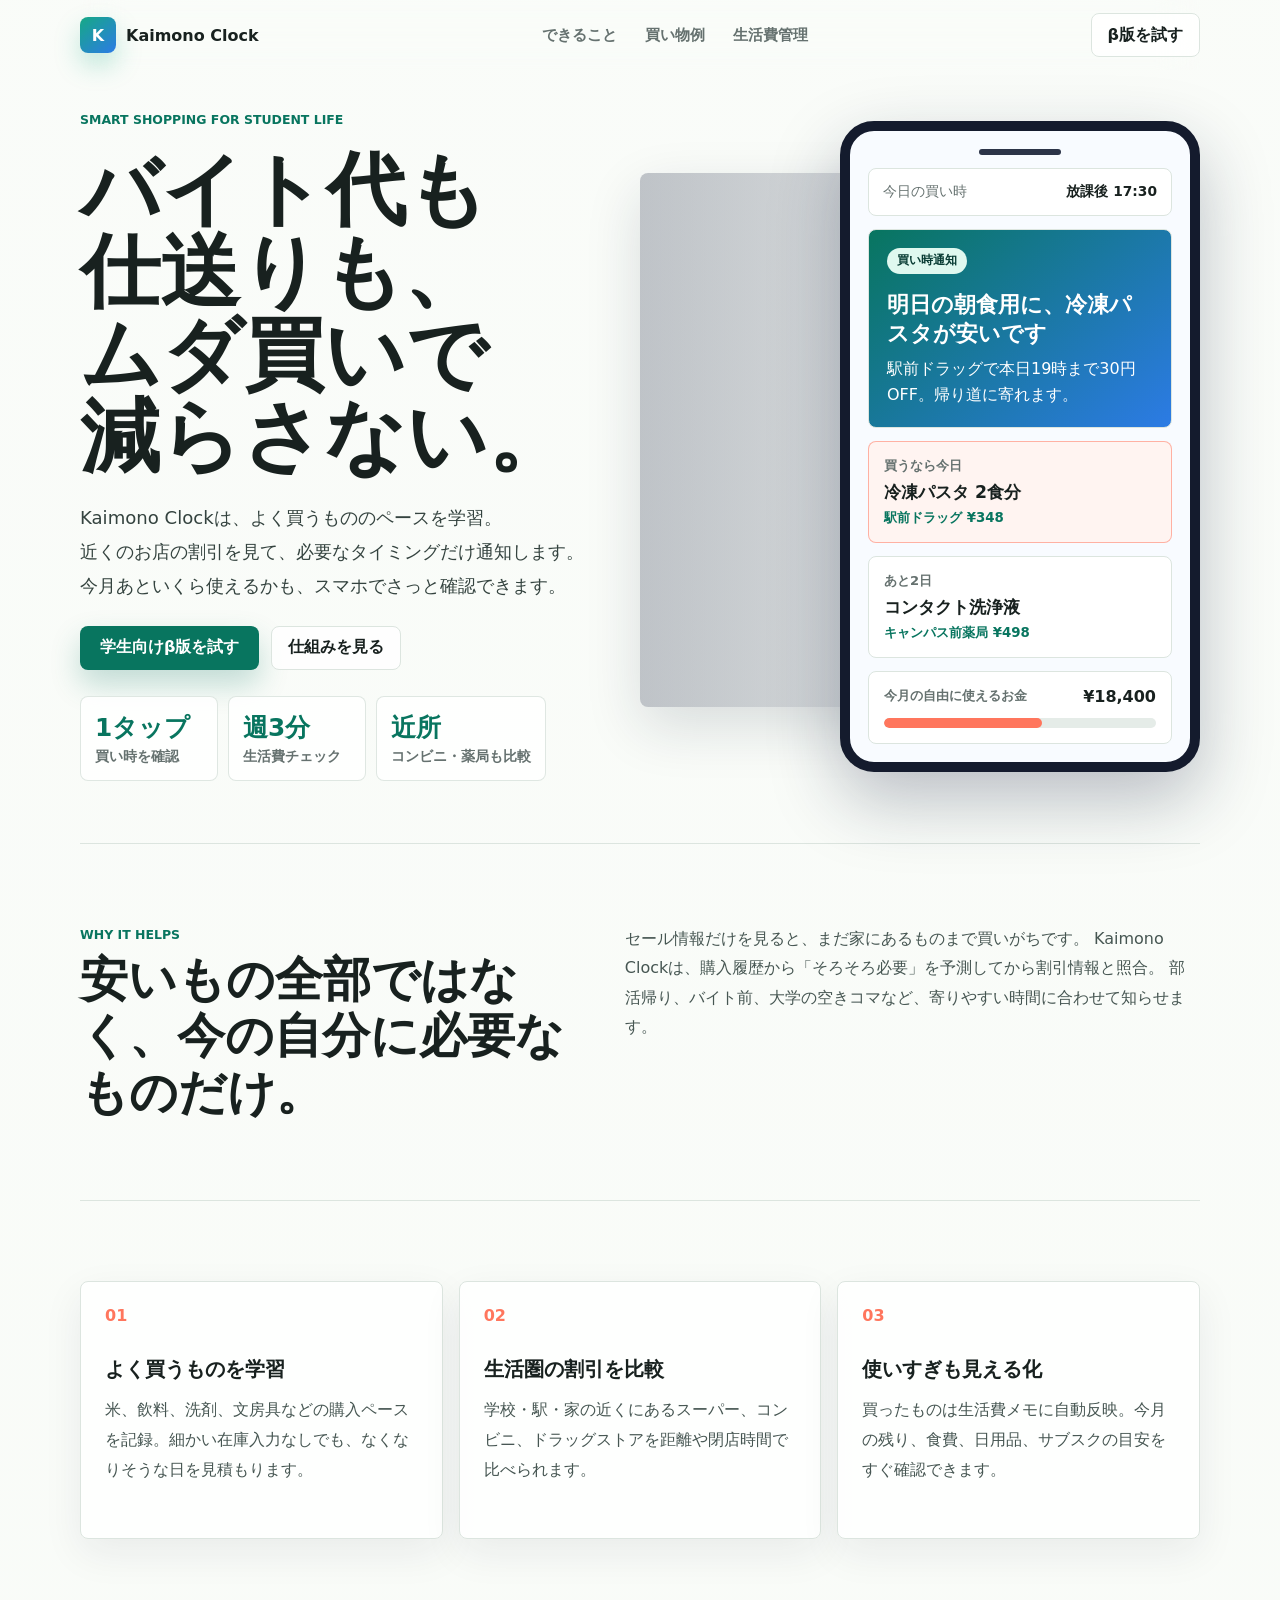
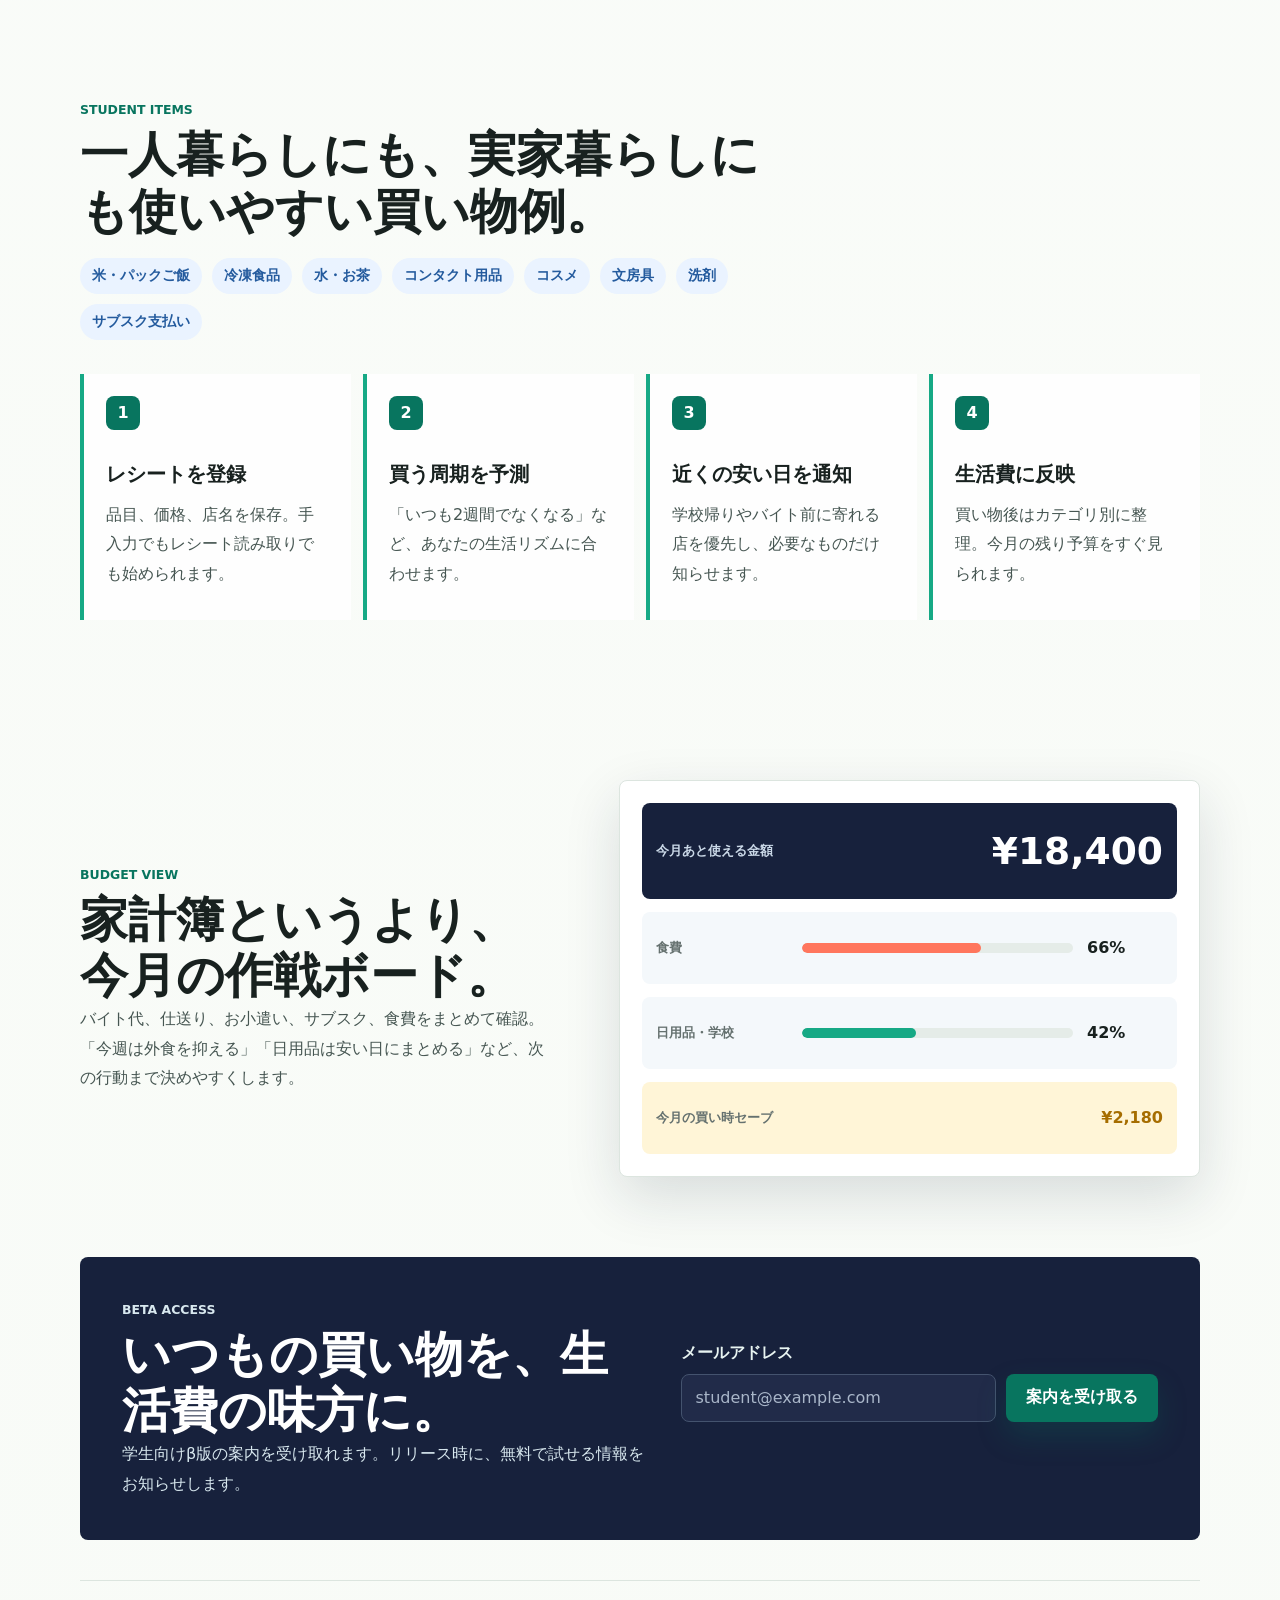
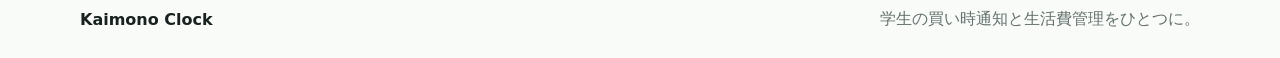
==== index.html @ 3dd4aefa "Add files via upload" ====
<!doctype html>
<html lang="ja">
  <head>
    <meta charset="utf-8" />
    <meta name="viewport" content="width=device-width, initial-scale=1" />
    <title>Kaimono Clock | 学生のための買い時通知アプリ</title>
    <meta
      name="description"
      content="バイト代や仕送りをムダ買いで減らさない。購入ペースと近くのお店の割引から、必要なものを安く買えるタイミングで知らせる学生向けアプリ。"
    />
    <style>
      :root {
        color-scheme: light;
        --ink: #18211f;
        --muted: #65716f;
        --paper: #f8fbf7;
        --surface: #ffffff;
        --line: #dce5df;
        --mint: #16a985;
        --mint-dark: #08755f;
        --sky: #2c7be5;
        --coral: #ff765d;
        --lemon: #f6c549;
        --navy: #17213c;
        --soft-mint: #e5f8f2;
        --soft-sky: #eaf3ff;
        --shadow: 0 20px 56px rgba(23, 33, 60, 0.14);
        font-family: "Segoe UI", "Noto Sans JP", system-ui, sans-serif;
      }

      * {
        box-sizing: border-box;
      }

      html {
        scroll-behavior: smooth;
      }

      body {
        margin: 0;
        color: var(--ink);
        background:
          linear-gradient(180deg, rgba(248, 251, 247, 0.78), rgba(248, 251, 247, 0.96)),
          url("https://images.unsplash.com/photo-1524995997946-a1c2e315a42f?auto=format&fit=crop&w=2000&q=78") center / cover fixed;
        overflow-x: hidden;
      }

      a {
        color: inherit;
        text-decoration: none;
      }

      button,
      input {
        font: inherit;
      }

      .site-header {
        position: sticky;
        top: 0;
        z-index: 10;
        width: min(1120px, calc(100% - 28px));
        min-height: 70px;
        margin: 0 auto;
        display: flex;
        align-items: center;
        justify-content: space-between;
        gap: 18px;
        backdrop-filter: blur(18px);
      }

      .brand,
      .nav-links,
      .hero-actions,
      .proof-list,
      .site-footer {
        display: flex;
        align-items: center;
      }

      .brand {
        gap: 10px;
        font-weight: 900;
      }

      .brand-mark {
        width: 36px;
        height: 36px;
        display: grid;
        place-items: center;
        border-radius: 8px;
        color: #fff;
        background: linear-gradient(140deg, var(--mint), var(--sky));
        box-shadow: 0 12px 26px rgba(22, 169, 133, 0.26);
      }

      .nav-links {
        gap: 28px;
        color: var(--muted);
        font-size: 0.94rem;
        font-weight: 800;
      }

      .header-cta,
      .primary-btn,
      .secondary-btn {
        min-height: 44px;
        display: inline-flex;
        align-items: center;
        justify-content: center;
        border-radius: 8px;
        font-weight: 900;
        white-space: nowrap;
      }

      .header-cta,
      .secondary-btn {
        border: 1px solid var(--line);
        background: rgba(255, 255, 255, 0.84);
        padding: 0 16px;
      }

      .primary-btn {
        border: 0;
        color: #fff;
        background: var(--mint-dark);
        padding: 0 20px;
        box-shadow: 0 14px 30px rgba(8, 117, 95, 0.24);
        cursor: pointer;
      }

      .primary-btn:hover {
        background: #075f50;
      }

      main {
        overflow: hidden;
      }

      .hero {
        width: min(1120px, calc(100% - 28px));
        margin: 0 auto;
        padding: 42px 0 62px;
        display: grid;
        grid-template-columns: minmax(0, 0.95fr) minmax(360px, 1.05fr);
        gap: 54px;
        align-items: center;
      }

      .hero-copy {
        min-width: 0;
        display: grid;
        gap: 22px;
      }

      .eyebrow,
      .section-kicker {
        margin: 0;
        color: var(--mint-dark);
        font-size: 0.78rem;
        font-weight: 900;
        letter-spacing: 0;
        text-transform: uppercase;
      }

      h1,
      h2,
      h3,
      p {
        margin-top: 0;
      }

      h1 {
        margin-bottom: 0;
        font-size: 5rem;
        line-height: 1.03;
        letter-spacing: 0;
      }

      h1 span {
        display: block;
      }

      .lead {
        max-width: 620px;
        margin-bottom: 0;
        color: #34433f;
        font-size: 1.13rem;
        line-height: 1.9;
        overflow-wrap: anywhere;
      }

      .lead span {
        display: block;
      }

      .hero-actions {
        gap: 12px;
        flex-wrap: wrap;
      }

      .proof-list {
        align-items: stretch;
        gap: 10px;
        margin: 4px 0 0;
        padding: 0;
      }

      .proof-list div {
        min-width: 138px;
        padding: 14px;
        border: 1px solid rgba(220, 229, 223, 0.9);
        border-radius: 8px;
        background: rgba(255, 255, 255, 0.84);
      }

      .proof-list dt {
        color: var(--mint-dark);
        font-size: 1.55rem;
        font-weight: 900;
      }

      .proof-list dd {
        margin: 4px 0 0;
        color: var(--muted);
        font-size: 0.86rem;
        font-weight: 800;
      }

      .hero-visual {
        min-height: 560px;
        position: relative;
        display: grid;
        place-items: center;
      }

      .student-photo {
        position: absolute;
        inset: 8% 9% 10% 0;
        border-radius: 8px;
        background:
          linear-gradient(90deg, rgba(23, 33, 60, 0.26), rgba(23, 33, 60, 0.04)),
          url("https://images.unsplash.com/photo-1523240795612-9a054b0db644?auto=format&fit=crop&w=1200&q=76") center / cover;
        box-shadow: var(--shadow);
      }

      .phone-frame {
        width: min(360px, 84vw);
        min-height: 536px;
        margin-left: auto;
        padding: 18px;
        border: 10px solid #141b2d;
        border-radius: 34px;
        background: #f8fbff;
        box-shadow: 0 28px 70px rgba(23, 33, 60, 0.28);
        position: relative;
        display: grid;
        gap: 13px;
        align-content: start;
      }

      .phone-frame::before {
        content: "";
        width: 82px;
        height: 6px;
        border-radius: 999px;
        background: #2c3448;
        justify-self: center;
      }

      .phone-top,
      .alert-card,
      .item-card,
      .budget-strip,
      .dashboard-mock,
      .feature-card {
        border-radius: 8px;
        background: var(--surface);
        border: 1px solid var(--line);
      }

      .phone-top {
        padding: 14px;
        display: flex;
        justify-content: space-between;
        color: var(--muted);
        font-size: 0.86rem;
      }

      .phone-top strong {
        color: var(--ink);
      }

      .alert-card {
        padding: 18px;
        color: #fff;
        background: linear-gradient(140deg, var(--mint-dark), var(--sky));
      }

      .alert-label {
        display: inline-flex;
        min-height: 26px;
        align-items: center;
        border-radius: 999px;
        padding: 0 10px;
        color: #083b33;
        background: #dff8ef;
        font-size: 0.78rem;
        font-weight: 900;
      }

      .alert-card h2 {
        margin: 16px 0 8px;
        font-size: 1.35rem;
        line-height: 1.35;
        letter-spacing: 0;
      }

      .alert-card p {
        margin-bottom: 0;
        line-height: 1.65;
      }

      .item-card {
        padding: 15px;
        display: grid;
        gap: 5px;
      }

      .item-card.active {
        border-color: rgba(255, 118, 93, 0.52);
        background: #fff4f1;
      }

      .item-card span,
      .budget-strip span,
      .dashboard-row span {
        color: var(--muted);
        font-size: 0.82rem;
        font-weight: 850;
      }

      .item-card strong {
        font-size: 1.08rem;
      }

      .item-card small {
        color: var(--mint-dark);
        font-weight: 900;
      }

      .budget-strip {
        padding: 15px;
        display: grid;
        gap: 12px;
      }

      .budget-strip > div:first-child {
        display: flex;
        justify-content: space-between;
        gap: 12px;
      }

      .budget-bar,
      .mini-bar {
        height: 10px;
        overflow: hidden;
        border-radius: 999px;
        background: #e5ece8;
      }

      .budget-bar span,
      .mini-bar span {
        display: block;
        height: 100%;
        border-radius: inherit;
      }

      .budget-bar span {
        width: 58%;
        background: var(--coral);
      }

      .section {
        width: min(1120px, calc(100% - 28px));
        margin: 0 auto;
        padding: 80px 0;
      }

      .intro-band {
        display: grid;
        grid-template-columns: minmax(0, 0.85fr) minmax(300px, 1fr);
        gap: 56px;
        align-items: start;
        border-top: 1px solid var(--line);
        border-bottom: 1px solid var(--line);
      }

      .intro-band h2,
      .section-heading h2,
      .budget-copy h2,
      .cta-section h2 {
        margin: 8px 0 0;
        font-size: 3rem;
        line-height: 1.18;
        letter-spacing: 0;
      }

      .intro-band p,
      .budget-copy p,
      .cta-section p,
      .feature-card p,
      .timeline-step p {
        margin-bottom: 0;
        color: #465652;
        line-height: 1.85;
      }

      .feature-grid {
        display: grid;
        grid-template-columns: repeat(3, minmax(0, 1fr));
        gap: 16px;
      }

      .feature-card {
        min-height: 258px;
        padding: 24px;
        background: rgba(255, 255, 255, 0.9);
        box-shadow: 0 14px 40px rgba(23, 33, 60, 0.07);
      }

      .feature-number {
        color: var(--coral);
        font-weight: 900;
      }

      .feature-card h3,
      .timeline-step h3 {
        margin: 30px 0 12px;
        font-size: 1.28rem;
        letter-spacing: 0;
      }

      .items-strip {
        display: flex;
        flex-wrap: wrap;
        gap: 10px;
        margin-top: 18px;
      }

      .items-strip span {
        display: inline-flex;
        align-items: center;
        min-height: 36px;
        padding: 0 12px;
        border-radius: 999px;
        background: var(--soft-sky);
        color: #245b9e;
        font-size: 0.9rem;
        font-weight: 850;
      }

      .flow-section {
        display: grid;
        gap: 34px;
      }

      .section-heading {
        max-width: 720px;
      }

      .timeline {
        display: grid;
        grid-template-columns: repeat(4, minmax(0, 1fr));
        gap: 12px;
      }

      .timeline-step {
        min-height: 246px;
        padding: 22px;
        border-left: 4px solid var(--mint);
        background: rgba(255, 255, 255, 0.86);
      }

      .timeline-step span {
        width: 34px;
        height: 34px;
        display: grid;
        place-items: center;
        border-radius: 8px;
        color: #fff;
        background: var(--mint-dark);
        font-weight: 900;
      }

      .budget-section {
        display: grid;
        grid-template-columns: minmax(0, 0.9fr) minmax(360px, 1.1fr);
        gap: 64px;
        align-items: center;
      }

      .budget-copy {
        max-width: 560px;
        min-width: 0;
      }

      .dashboard-mock {
        padding: 22px;
        display: grid;
        gap: 13px;
        box-shadow: var(--shadow);
      }

      .dashboard-row {
        min-height: 72px;
        display: grid;
        grid-template-columns: 132px 1fr 76px;
        gap: 14px;
        align-items: center;
        padding: 0 14px;
        border-radius: 8px;
        background: #f4f8fb;
      }

      .dashboard-row.total,
      .dashboard-row.saving {
        grid-template-columns: 1fr auto;
      }

      .dashboard-row.total {
        min-height: 96px;
        color: #fff;
        background: var(--navy);
      }

      .dashboard-row.total span {
        color: #cbd9e8;
      }

      .dashboard-row.total strong {
        font-size: 2.35rem;
      }

      .dashboard-row.saving {
        background: #fff5d7;
      }

      .dashboard-row.saving strong {
        color: #a66d00;
      }

      .mini-bar span {
        background: var(--sky);
      }

      .mini-bar.food span {
        background: var(--coral);
      }

      .mini-bar.life span {
        background: var(--mint);
      }

      .cta-section {
        margin-bottom: 40px;
        padding: 42px;
        display: grid;
        grid-template-columns: minmax(0, 1fr) minmax(340px, 0.9fr);
        gap: 28px;
        align-items: center;
        border-radius: 8px;
        color: #fff;
        background: var(--navy);
      }

      .cta-section .section-kicker,
      .cta-section p {
        color: #d8e8ef;
      }

      .signup-form {
        display: grid;
        gap: 10px;
      }

      .signup-form label {
        color: #e8f4f1;
        font-weight: 900;
      }

      .signup-form div {
        display: grid;
        grid-template-columns: 1fr auto;
        gap: 10px;
      }

      .signup-form input {
        min-height: 48px;
        width: 100%;
        border: 1px solid #44536e;
        border-radius: 8px;
        background: #212b49;
        color: #fff;
        padding: 0 14px;
        outline: none;
      }

      .signup-form input::placeholder {
        color: #a9b6c9;
      }

      .form-note {
        min-height: 22px;
        margin: 0;
        color: #bcebdc;
        font-size: 0.9rem;
        font-weight: 800;
      }

      .site-footer {
        width: min(1120px, calc(100% - 28px));
        min-height: 78px;
        margin: 0 auto;
        justify-content: space-between;
        gap: 20px;
        color: var(--muted);
        border-top: 1px solid var(--line);
      }

      .site-footer span:first-child {
        color: var(--ink);
        font-weight: 900;
      }

      @media (max-width: 940px) {
        .site-header {
          min-height: 64px;
        }

        .nav-links {
          display: none;
        }

        .hero,
        .intro-band,
        .budget-section,
        .cta-section {
          grid-template-columns: 1fr;
        }

        h1 {
          font-size: 4rem;
        }

        .intro-band h2,
        .section-heading h2,
        .budget-copy h2,
        .cta-section h2 {
          font-size: 2.5rem;
        }

        .hero-visual {
          min-height: 540px;
        }

        .student-photo {
          inset: 2% 0 14% 0;
        }

        .feature-grid,
        .timeline {
          grid-template-columns: repeat(2, minmax(0, 1fr));
        }
      }

      @media (max-width: 640px) {
        .site-header,
        .hero,
        .section,
        .site-footer {
          width: auto;
          margin-left: 11px;
          margin-right: 11px;
        }

        .brand span:last-child,
        .header-cta {
          display: none;
        }

        .hero {
          padding: 28px 0 58px;
        }

        h1 {
          font-size: 2.34rem;
          line-height: 1.12;
        }

        .intro-band h2,
        .section-heading h2,
        .budget-copy h2,
        .cta-section h2 {
          font-size: 2rem;
        }

        .lead {
          font-size: 1.02rem;
          max-width: 332px;
        }

        .hero-copy {
          max-width: 340px;
        }

        .hero-actions,
        .proof-list,
        .signup-form div,
        .site-footer {
          align-items: stretch;
          flex-direction: column;
        }

        .hero-actions > *,
        .signup-form button {
          width: 100%;
        }

        .proof-list {
          display: grid;
          grid-template-columns: 1fr;
        }

        .hero-visual {
          min-height: 508px;
        }

        .phone-frame {
          min-height: 526px;
          padding: 14px;
          border-width: 8px;
        }

        .feature-grid,
        .timeline {
          grid-template-columns: 1fr;
        }

        .section {
          padding: 62px 0;
        }

        .dashboard-row {
          grid-template-columns: 1fr;
          gap: 8px;
          padding: 14px;
        }

        .cta-section {
          width: auto;
          padding: 24px;
        }
      }
    </style>
  </head>
  <body>
    <header class="site-header">
      <a class="brand" href="#top" aria-label="Kaimono Clock トップへ">
        <span class="brand-mark">K</span>
        <span>Kaimono Clock</span>
      </a>
      <nav class="nav-links" aria-label="主要ナビゲーション">
        <a href="#features">できること</a>
        <a href="#items">買い物例</a>
        <a href="#budget">生活費管理</a>
      </nav>
      <a class="header-cta" href="#waitlist">β版を試す</a>
    </header>

    <main id="top">
      <section class="hero">
        <div class="hero-copy">
          <p class="eyebrow">Smart shopping for student life</p>
          <h1>
            <span>バイト代も</span>
            <span>仕送りも、</span>
            <span>ムダ買いで</span>
            <span>減らさない。</span>
          </h1>
          <p class="lead">
            <span>Kaimono Clockは、よく買うもののペースを学習。</span>
            <span>近くのお店の割引を見て、必要なタイミングだけ通知します。</span>
            <span>今月あといくら使えるかも、スマホでさっと確認できます。</span>
          </p>
          <div class="hero-actions">
            <a class="primary-btn" href="#waitlist">学生向けβ版を試す</a>
            <a class="secondary-btn" href="#features">仕組みを見る</a>
          </div>
          <dl class="proof-list" aria-label="主なメリット">
            <div>
              <dt>1タップ</dt>
              <dd>買い時を確認</dd>
            </div>
            <div>
              <dt>週3分</dt>
              <dd>生活費チェック</dd>
            </div>
            <div>
              <dt>近所</dt>
              <dd>コンビニ・薬局も比較</dd>
            </div>
          </dl>
        </div>

        <div class="hero-visual" aria-label="アプリ画面イメージ">
          <div class="student-photo"></div>
          <div class="phone-frame">
            <div class="phone-top">
              <span>今日の買い時</span>
              <strong>放課後 17:30</strong>
            </div>
            <div class="alert-card">
              <span class="alert-label">買い時通知</span>
              <h2>明日の朝食用に、冷凍パスタが安いです</h2>
              <p>駅前ドラッグで本日19時まで30円OFF。帰り道に寄れます。</p>
            </div>
            <div class="item-card active">
              <span>買うなら今日</span>
              <strong>冷凍パスタ 2食分</strong>
              <small>駅前ドラッグ ¥348</small>
            </div>
            <div class="item-card">
              <span>あと2日</span>
              <strong>コンタクト洗浄液</strong>
              <small>キャンパス前薬局 ¥498</small>
            </div>
            <div class="budget-strip">
              <div>
                <span>今月の自由に使えるお金</span>
                <strong>¥18,400</strong>
              </div>
              <div class="budget-bar" aria-hidden="true"><span></span></div>
            </div>
          </div>
        </div>
      </section>

      <section class="section intro-band" aria-label="課題と解決">
        <div>
          <span class="section-kicker">Why it helps</span>
          <h2>安いもの全部ではなく、今の自分に必要なものだけ。</h2>
        </div>
        <p>
          セール情報だけを見ると、まだ家にあるものまで買いがちです。
          Kaimono Clockは、購入履歴から「そろそろ必要」を予測してから割引情報と照合。
          部活帰り、バイト前、大学の空きコマなど、寄りやすい時間に合わせて知らせます。
        </p>
      </section>

      <section id="features" class="section feature-grid">
        <article class="feature-card">
          <span class="feature-number">01</span>
          <h3>よく買うものを学習</h3>
          <p>米、飲料、洗剤、文房具などの購入ペースを記録。細かい在庫入力なしでも、なくなりそうな日を見積もります。</p>
        </article>
        <article class="feature-card">
          <span class="feature-number">02</span>
          <h3>生活圏の割引を比較</h3>
          <p>学校・駅・家の近くにあるスーパー、コンビニ、ドラッグストアを距離や閉店時間で比べられます。</p>
        </article>
        <article class="feature-card">
          <span class="feature-number">03</span>
          <h3>使いすぎも見える化</h3>
          <p>買ったものは生活費メモに自動反映。今月の残り、食費、日用品、サブスクの目安をすぐ確認できます。</p>
        </article>
      </section>

      <section id="items" class="section flow-section">
        <div class="section-heading">
          <span class="section-kicker">Student items</span>
          <h2>一人暮らしにも、実家暮らしにも使いやすい買い物例。</h2>
          <div class="items-strip" aria-label="対象商品の例">
            <span>米・パックご飯</span>
            <span>冷凍食品</span>
            <span>水・お茶</span>
            <span>コンタクト用品</span>
            <span>コスメ</span>
            <span>文房具</span>
            <span>洗剤</span>
            <span>サブスク支払い</span>
          </div>
        </div>
        <div class="timeline">
          <div class="timeline-step">
            <span>1</span>
            <h3>レシートを登録</h3>
            <p>品目、価格、店名を保存。手入力でもレシート読み取りでも始められます。</p>
          </div>
          <div class="timeline-step">
            <span>2</span>
            <h3>買う周期を予測</h3>
            <p>「いつも2週間でなくなる」など、あなたの生活リズムに合わせます。</p>
          </div>
          <div class="timeline-step">
            <span>3</span>
            <h3>近くの安い日を通知</h3>
            <p>学校帰りやバイト前に寄れる店を優先し、必要なものだけ知らせます。</p>
          </div>
          <div class="timeline-step">
            <span>4</span>
            <h3>生活費に反映</h3>
            <p>買い物後はカテゴリ別に整理。今月の残り予算をすぐ見られます。</p>
          </div>
        </div>
      </section>

      <section id="budget" class="section budget-section">
        <div class="budget-copy">
          <span class="section-kicker">Budget view</span>
          <h2>家計簿というより、今月の作戦ボード。</h2>
          <p>
            バイト代、仕送り、お小遣い、サブスク、食費をまとめて確認。
            「今週は外食を抑える」「日用品は安い日にまとめる」など、次の行動まで決めやすくします。
          </p>
        </div>
        <div class="dashboard-mock">
          <div class="dashboard-row total">
            <span>今月あと使える金額</span>
            <strong>¥18,400</strong>
          </div>
          <div class="dashboard-row">
            <span>食費</span>
            <div class="mini-bar food"><span style="width: 66%"></span></div>
            <strong>66%</strong>
          </div>
          <div class="dashboard-row">
            <span>日用品・学校</span>
            <div class="mini-bar life"><span style="width: 42%"></span></div>
            <strong>42%</strong>
          </div>
          <div class="dashboard-row saving">
            <span>今月の買い時セーブ</span>
            <strong>¥2,180</strong>
          </div>
        </div>
      </section>

      <section id="waitlist" class="section cta-section">
        <div>
          <span class="section-kicker">Beta access</span>
          <h2>いつもの買い物を、生活費の味方に。</h2>
          <p>学生向けβ版の案内を受け取れます。リリース時に、無料で試せる情報をお知らせします。</p>
        </div>
        <form class="signup-form" id="signupForm">
          <label for="email">メールアドレス</label>
          <div>
            <input id="email" type="email" placeholder="student@example.com" autocomplete="email" />
            <button class="primary-btn" type="submit">案内を受け取る</button>
          </div>
          <p class="form-note" id="formNote" aria-live="polite"></p>
        </form>
      </section>
    </main>

    <footer class="site-footer">
      <span>Kaimono Clock</span>
      <span>学生の買い時通知と生活費管理をひとつに。</span>
    </footer>

    <script>
      document.querySelector("#signupForm").addEventListener("submit", (event) => {
        event.preventDefault();
        const input = event.currentTarget.querySelector("input");
        const note = document.querySelector("#formNote");
        input.value = "";
        input.placeholder = "登録ありがとうございます";
        note.textContent = "β版の案内リストに追加しました。";
      });
    </script>
  </body>
</html>
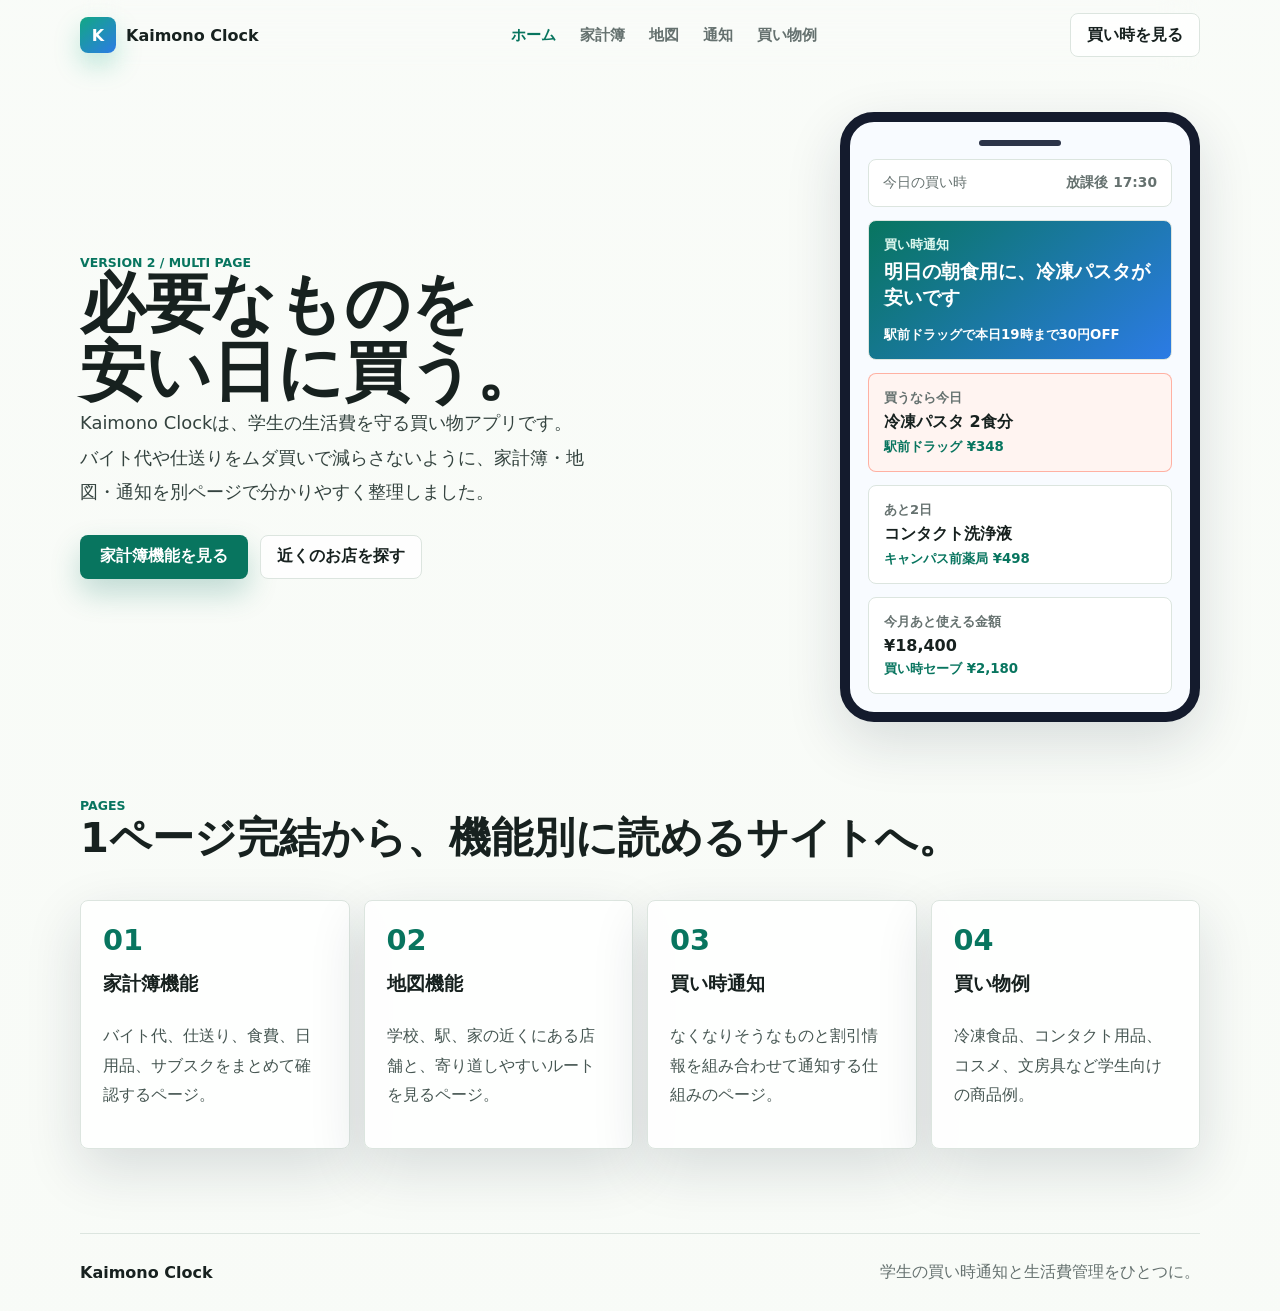
==== commit 87499304: "Add redirect entrypoint for ver-2 Pages" ====
--- a/index.html
+++ b/index.html
@@ -1,982 +1,13 @@
-<!doctype html>
-<html lang="ja">
-  <head>
-    <meta charset="utf-8" />
-    <meta name="viewport" content="width=device-width, initial-scale=1" />
-    <title>Kaimono Clock | 学生のための買い時通知アプリ</title>
-    <meta
-      name="description"
-      content="バイト代や仕送りをムダ買いで減らさない。購入ペースと近くのお店の割引から、必要なものを安く買えるタイミングで知らせる学生向けアプリ。"
-    />
-    <style>
-      :root {
-        color-scheme: light;
-        --ink: #18211f;
-        --muted: #65716f;
-        --paper: #f8fbf7;
-        --surface: #ffffff;
-        --line: #dce5df;
-        --mint: #16a985;
-        --mint-dark: #08755f;
-        --sky: #2c7be5;
-        --coral: #ff765d;
-        --lemon: #f6c549;
-        --navy: #17213c;
-        --soft-mint: #e5f8f2;
-        --soft-sky: #eaf3ff;
-        --shadow: 0 20px 56px rgba(23, 33, 60, 0.14);
-        font-family: "Segoe UI", "Noto Sans JP", system-ui, sans-serif;
-      }
-
-      * {
-        box-sizing: border-box;
-      }
-
-      html {
-        scroll-behavior: smooth;
-      }
-
-      body {
-        margin: 0;
-        color: var(--ink);
-        background:
-          linear-gradient(180deg, rgba(248, 251, 247, 0.78), rgba(248, 251, 247, 0.96)),
-          url("https://images.unsplash.com/photo-1524995997946-a1c2e315a42f?auto=format&fit=crop&w=2000&q=78") center / cover fixed;
-        overflow-x: hidden;
-      }
-
-      a {
-        color: inherit;
-        text-decoration: none;
-      }
-
-      button,
-      input {
-        font: inherit;
-      }
-
-      .site-header {
-        position: sticky;
-        top: 0;
-        z-index: 10;
-        width: min(1120px, calc(100% - 28px));
-        min-height: 70px;
-        margin: 0 auto;
-        display: flex;
-        align-items: center;
-        justify-content: space-between;
-        gap: 18px;
-        backdrop-filter: blur(18px);
-      }
-
-      .brand,
-      .nav-links,
-      .hero-actions,
-      .proof-list,
-      .site-footer {
-        display: flex;
-        align-items: center;
-      }
-
-      .brand {
-        gap: 10px;
-        font-weight: 900;
-      }
-
-      .brand-mark {
-        width: 36px;
-        height: 36px;
-        display: grid;
-        place-items: center;
-        border-radius: 8px;
-        color: #fff;
-        background: linear-gradient(140deg, var(--mint), var(--sky));
-        box-shadow: 0 12px 26px rgba(22, 169, 133, 0.26);
-      }
-
-      .nav-links {
-        gap: 28px;
-        color: var(--muted);
-        font-size: 0.94rem;
-        font-weight: 800;
-      }
-
-      .header-cta,
-      .primary-btn,
-      .secondary-btn {
-        min-height: 44px;
-        display: inline-flex;
-        align-items: center;
-        justify-content: center;
-        border-radius: 8px;
-        font-weight: 900;
-        white-space: nowrap;
-      }
-
-      .header-cta,
-      .secondary-btn {
-        border: 1px solid var(--line);
-        background: rgba(255, 255, 255, 0.84);
-        padding: 0 16px;
-      }
-
-      .primary-btn {
-        border: 0;
-        color: #fff;
-        background: var(--mint-dark);
-        padding: 0 20px;
-        box-shadow: 0 14px 30px rgba(8, 117, 95, 0.24);
-        cursor: pointer;
-      }
-
-      .primary-btn:hover {
-        background: #075f50;
-      }
-
-      main {
-        overflow: hidden;
-      }
-
-      .hero {
-        width: min(1120px, calc(100% - 28px));
-        margin: 0 auto;
-        padding: 42px 0 62px;
-        display: grid;
-        grid-template-columns: minmax(0, 0.95fr) minmax(360px, 1.05fr);
-        gap: 54px;
-        align-items: center;
-      }
-
-      .hero-copy {
-        min-width: 0;
-        display: grid;
-        gap: 22px;
-      }
-
-      .eyebrow,
-      .section-kicker {
-        margin: 0;
-        color: var(--mint-dark);
-        font-size: 0.78rem;
-        font-weight: 900;
-        letter-spacing: 0;
-        text-transform: uppercase;
-      }
-
-      h1,
-      h2,
-      h3,
-      p {
-        margin-top: 0;
-      }
-
-      h1 {
-        margin-bottom: 0;
-        font-size: 5rem;
-        line-height: 1.03;
-        letter-spacing: 0;
-      }
-
-      h1 span {
-        display: block;
-      }
-
-      .lead {
-        max-width: 620px;
-        margin-bottom: 0;
-        color: #34433f;
-        font-size: 1.13rem;
-        line-height: 1.9;
-        overflow-wrap: anywhere;
-      }
-
-      .lead span {
-        display: block;
-      }
-
-      .hero-actions {
-        gap: 12px;
-        flex-wrap: wrap;
-      }
-
-      .proof-list {
-        align-items: stretch;
-        gap: 10px;
-        margin: 4px 0 0;
-        padding: 0;
-      }
-
-      .proof-list div {
-        min-width: 138px;
-        padding: 14px;
-        border: 1px solid rgba(220, 229, 223, 0.9);
-        border-radius: 8px;
-        background: rgba(255, 255, 255, 0.84);
-      }
-
-      .proof-list dt {
-        color: var(--mint-dark);
-        font-size: 1.55rem;
-        font-weight: 900;
-      }
-
-      .proof-list dd {
-        margin: 4px 0 0;
-        color: var(--muted);
-        font-size: 0.86rem;
-        font-weight: 800;
-      }
-
-      .hero-visual {
-        min-height: 560px;
-        position: relative;
-        display: grid;
-        place-items: center;
-      }
-
-      .student-photo {
-        position: absolute;
-        inset: 8% 9% 10% 0;
-        border-radius: 8px;
-        background:
-          linear-gradient(90deg, rgba(23, 33, 60, 0.26), rgba(23, 33, 60, 0.04)),
-          url("https://images.unsplash.com/photo-1523240795612-9a054b0db644?auto=format&fit=crop&w=1200&q=76") center / cover;
-        box-shadow: var(--shadow);
-      }
-
-      .phone-frame {
-        width: min(360px, 84vw);
-        min-height: 536px;
-        margin-left: auto;
-        padding: 18px;
-        border: 10px solid #141b2d;
-        border-radius: 34px;
-        background: #f8fbff;
-        box-shadow: 0 28px 70px rgba(23, 33, 60, 0.28);
-        position: relative;
-        display: grid;
-        gap: 13px;
-        align-content: start;
-      }
-
-      .phone-frame::before {
-        content: "";
-        width: 82px;
-        height: 6px;
-        border-radius: 999px;
-        background: #2c3448;
-        justify-self: center;
-      }
-
-      .phone-top,
-      .alert-card,
-      .item-card,
-      .budget-strip,
-      .dashboard-mock,
-      .feature-card {
-        border-radius: 8px;
-        background: var(--surface);
-        border: 1px solid var(--line);
-      }
-
-      .phone-top {
-        padding: 14px;
-        display: flex;
-        justify-content: space-between;
-        color: var(--muted);
-        font-size: 0.86rem;
-      }
-
-      .phone-top strong {
-        color: var(--ink);
-      }
-
-      .alert-card {
-        padding: 18px;
-        color: #fff;
-        background: linear-gradient(140deg, var(--mint-dark), var(--sky));
-      }
-
-      .alert-label {
-        display: inline-flex;
-        min-height: 26px;
-        align-items: center;
-        border-radius: 999px;
-        padding: 0 10px;
-        color: #083b33;
-        background: #dff8ef;
-        font-size: 0.78rem;
-        font-weight: 900;
-      }
-
-      .alert-card h2 {
-        margin: 16px 0 8px;
-        font-size: 1.35rem;
-        line-height: 1.35;
-        letter-spacing: 0;
-      }
-
-      .alert-card p {
-        margin-bottom: 0;
-        line-height: 1.65;
-      }
-
-      .item-card {
-        padding: 15px;
-        display: grid;
-        gap: 5px;
-      }
-
-      .item-card.active {
-        border-color: rgba(255, 118, 93, 0.52);
-        background: #fff4f1;
-      }
-
-      .item-card span,
-      .budget-strip span,
-      .dashboard-row span {
-        color: var(--muted);
-        font-size: 0.82rem;
-        font-weight: 850;
-      }
-
-      .item-card strong {
-        font-size: 1.08rem;
-      }
-
-      .item-card small {
-        color: var(--mint-dark);
-        font-weight: 900;
-      }
-
-      .budget-strip {
-        padding: 15px;
-        display: grid;
-        gap: 12px;
-      }
-
-      .budget-strip > div:first-child {
-        display: flex;
-        justify-content: space-between;
-        gap: 12px;
-      }
-
-      .budget-bar,
-      .mini-bar {
-        height: 10px;
-        overflow: hidden;
-        border-radius: 999px;
-        background: #e5ece8;
-      }
-
-      .budget-bar span,
-      .mini-bar span {
-        display: block;
-        height: 100%;
-        border-radius: inherit;
-      }
-
-      .budget-bar span {
-        width: 58%;
-        background: var(--coral);
-      }
-
-      .section {
-        width: min(1120px, calc(100% - 28px));
-        margin: 0 auto;
-        padding: 80px 0;
-      }
-
-      .intro-band {
-        display: grid;
-        grid-template-columns: minmax(0, 0.85fr) minmax(300px, 1fr);
-        gap: 56px;
-        align-items: start;
-        border-top: 1px solid var(--line);
-        border-bottom: 1px solid var(--line);
-      }
-
-      .intro-band h2,
-      .section-heading h2,
-      .budget-copy h2,
-      .cta-section h2 {
-        margin: 8px 0 0;
-        font-size: 3rem;
-        line-height: 1.18;
-        letter-spacing: 0;
-      }
-
-      .intro-band p,
-      .budget-copy p,
-      .cta-section p,
-      .feature-card p,
-      .timeline-step p {
-        margin-bottom: 0;
-        color: #465652;
-        line-height: 1.85;
-      }
-
-      .feature-grid {
-        display: grid;
-        grid-template-columns: repeat(3, minmax(0, 1fr));
-        gap: 16px;
-      }
-
-      .feature-card {
-        min-height: 258px;
-        padding: 24px;
-        background: rgba(255, 255, 255, 0.9);
-        box-shadow: 0 14px 40px rgba(23, 33, 60, 0.07);
-      }
-
-      .feature-number {
-        color: var(--coral);
-        font-weight: 900;
-      }
-
-      .feature-card h3,
-      .timeline-step h3 {
-        margin: 30px 0 12px;
-        font-size: 1.28rem;
-        letter-spacing: 0;
-      }
-
-      .items-strip {
-        display: flex;
-        flex-wrap: wrap;
-        gap: 10px;
-        margin-top: 18px;
-      }
-
-      .items-strip span {
-        display: inline-flex;
-        align-items: center;
-        min-height: 36px;
-        padding: 0 12px;
-        border-radius: 999px;
-        background: var(--soft-sky);
-        color: #245b9e;
-        font-size: 0.9rem;
-        font-weight: 850;
-      }
-
-      .flow-section {
-        display: grid;
-        gap: 34px;
-      }
-
-      .section-heading {
-        max-width: 720px;
-      }
-
-      .timeline {
-        display: grid;
-        grid-template-columns: repeat(4, minmax(0, 1fr));
-        gap: 12px;
-      }
-
-      .timeline-step {
-        min-height: 246px;
-        padding: 22px;
-        border-left: 4px solid var(--mint);
-        background: rgba(255, 255, 255, 0.86);
-      }
-
-      .timeline-step span {
-        width: 34px;
-        height: 34px;
-        display: grid;
-        place-items: center;
-        border-radius: 8px;
-        color: #fff;
-        background: var(--mint-dark);
-        font-weight: 900;
-      }
-
-      .budget-section {
-        display: grid;
-        grid-template-columns: minmax(0, 0.9fr) minmax(360px, 1.1fr);
-        gap: 64px;
-        align-items: center;
-      }
-
-      .budget-copy {
-        max-width: 560px;
-        min-width: 0;
-      }
-
-      .dashboard-mock {
-        padding: 22px;
-        display: grid;
-        gap: 13px;
-        box-shadow: var(--shadow);
-      }
-
-      .dashboard-row {
-        min-height: 72px;
-        display: grid;
-        grid-template-columns: 132px 1fr 76px;
-        gap: 14px;
-        align-items: center;
-        padding: 0 14px;
-        border-radius: 8px;
-        background: #f4f8fb;
-      }
-
-      .dashboard-row.total,
-      .dashboard-row.saving {
-        grid-template-columns: 1fr auto;
-      }
-
-      .dashboard-row.total {
-        min-height: 96px;
-        color: #fff;
-        background: var(--navy);
-      }
-
-      .dashboard-row.total span {
-        color: #cbd9e8;
-      }
-
-      .dashboard-row.total strong {
-        font-size: 2.35rem;
-      }
-
-      .dashboard-row.saving {
-        background: #fff5d7;
-      }
-
-      .dashboard-row.saving strong {
-        color: #a66d00;
-      }
-
-      .mini-bar span {
-        background: var(--sky);
-      }
-
-      .mini-bar.food span {
-        background: var(--coral);
-      }
-
-      .mini-bar.life span {
-        background: var(--mint);
-      }
-
-      .cta-section {
-        margin-bottom: 40px;
-        padding: 42px;
-        display: grid;
-        grid-template-columns: minmax(0, 1fr) minmax(340px, 0.9fr);
-        gap: 28px;
-        align-items: center;
-        border-radius: 8px;
-        color: #fff;
-        background: var(--navy);
-      }
-
-      .cta-section .section-kicker,
-      .cta-section p {
-        color: #d8e8ef;
-      }
-
-      .signup-form {
-        display: grid;
-        gap: 10px;
-      }
-
-      .signup-form label {
-        color: #e8f4f1;
-        font-weight: 900;
-      }
-
-      .signup-form div {
-        display: grid;
-        grid-template-columns: 1fr auto;
-        gap: 10px;
-      }
-
-      .signup-form input {
-        min-height: 48px;
-        width: 100%;
-        border: 1px solid #44536e;
-        border-radius: 8px;
-        background: #212b49;
-        color: #fff;
-        padding: 0 14px;
-        outline: none;
-      }
-
-      .signup-form input::placeholder {
-        color: #a9b6c9;
-      }
-
-      .form-note {
-        min-height: 22px;
-        margin: 0;
-        color: #bcebdc;
-        font-size: 0.9rem;
-        font-weight: 800;
-      }
-
-      .site-footer {
-        width: min(1120px, calc(100% - 28px));
-        min-height: 78px;
-        margin: 0 auto;
-        justify-content: space-between;
-        gap: 20px;
-        color: var(--muted);
-        border-top: 1px solid var(--line);
-      }
-
-      .site-footer span:first-child {
-        color: var(--ink);
-        font-weight: 900;
-      }
-
-      @media (max-width: 940px) {
-        .site-header {
-          min-height: 64px;
-        }
-
-        .nav-links {
-          display: none;
-        }
-
-        .hero,
-        .intro-band,
-        .budget-section,
-        .cta-section {
-          grid-template-columns: 1fr;
-        }
-
-        h1 {
-          font-size: 4rem;
-        }
-
-        .intro-band h2,
-        .section-heading h2,
-        .budget-copy h2,
-        .cta-section h2 {
-          font-size: 2.5rem;
-        }
-
-        .hero-visual {
-          min-height: 540px;
-        }
-
-        .student-photo {
-          inset: 2% 0 14% 0;
-        }
-
-        .feature-grid,
-        .timeline {
-          grid-template-columns: repeat(2, minmax(0, 1fr));
-        }
-      }
-
-      @media (max-width: 640px) {
-        .site-header,
-        .hero,
-        .section,
-        .site-footer {
-          width: auto;
-          margin-left: 11px;
-          margin-right: 11px;
-        }
-
-        .brand span:last-child,
-        .header-cta {
-          display: none;
-        }
-
-        .hero {
-          padding: 28px 0 58px;
-        }
-
-        h1 {
-          font-size: 2.34rem;
-          line-height: 1.12;
-        }
-
-        .intro-band h2,
-        .section-heading h2,
-        .budget-copy h2,
-        .cta-section h2 {
-          font-size: 2rem;
-        }
-
-        .lead {
-          font-size: 1.02rem;
-          max-width: 332px;
-        }
-
-        .hero-copy {
-          max-width: 340px;
-        }
-
-        .hero-actions,
-        .proof-list,
-        .signup-form div,
-        .site-footer {
-          align-items: stretch;
-          flex-direction: column;
-        }
-
-        .hero-actions > *,
-        .signup-form button {
-          width: 100%;
-        }
-
-        .proof-list {
-          display: grid;
-          grid-template-columns: 1fr;
-        }
-
-        .hero-visual {
-          min-height: 508px;
-        }
-
-        .phone-frame {
-          min-height: 526px;
-          padding: 14px;
-          border-width: 8px;
-        }
-
-        .feature-grid,
-        .timeline {
-          grid-template-columns: 1fr;
-        }
-
-        .section {
-          padding: 62px 0;
-        }
-
-        .dashboard-row {
-          grid-template-columns: 1fr;
-          gap: 8px;
-          padding: 14px;
-        }
-
-        .cta-section {
-          width: auto;
-          padding: 24px;
-        }
-      }
-    </style>
-  </head>
-  <body>
-    <header class="site-header">
-      <a class="brand" href="#top" aria-label="Kaimono Clock トップへ">
-        <span class="brand-mark">K</span>
-        <span>Kaimono Clock</span>
-      </a>
-      <nav class="nav-links" aria-label="主要ナビゲーション">
-        <a href="#features">できること</a>
-        <a href="#items">買い物例</a>
-        <a href="#budget">生活費管理</a>
-      </nav>
-      <a class="header-cta" href="#waitlist">β版を試す</a>
-    </header>
-
-    <main id="top">
-      <section class="hero">
-        <div class="hero-copy">
-          <p class="eyebrow">Smart shopping for student life</p>
-          <h1>
-            <span>バイト代も</span>
-            <span>仕送りも、</span>
-            <span>ムダ買いで</span>
-            <span>減らさない。</span>
-          </h1>
-          <p class="lead">
-            <span>Kaimono Clockは、よく買うもののペースを学習。</span>
-            <span>近くのお店の割引を見て、必要なタイミングだけ通知します。</span>
-            <span>今月あといくら使えるかも、スマホでさっと確認できます。</span>
-          </p>
-          <div class="hero-actions">
-            <a class="primary-btn" href="#waitlist">学生向けβ版を試す</a>
-            <a class="secondary-btn" href="#features">仕組みを見る</a>
-          </div>
-          <dl class="proof-list" aria-label="主なメリット">
-            <div>
-              <dt>1タップ</dt>
-              <dd>買い時を確認</dd>
-            </div>
-            <div>
-              <dt>週3分</dt>
-              <dd>生活費チェック</dd>
-            </div>
-            <div>
-              <dt>近所</dt>
-              <dd>コンビニ・薬局も比較</dd>
-            </div>
-          </dl>
-        </div>
-
-        <div class="hero-visual" aria-label="アプリ画面イメージ">
-          <div class="student-photo"></div>
-          <div class="phone-frame">
-            <div class="phone-top">
-              <span>今日の買い時</span>
-              <strong>放課後 17:30</strong>
-            </div>
-            <div class="alert-card">
-              <span class="alert-label">買い時通知</span>
-              <h2>明日の朝食用に、冷凍パスタが安いです</h2>
-              <p>駅前ドラッグで本日19時まで30円OFF。帰り道に寄れます。</p>
-            </div>
-            <div class="item-card active">
-              <span>買うなら今日</span>
-              <strong>冷凍パスタ 2食分</strong>
-              <small>駅前ドラッグ ¥348</small>
-            </div>
-            <div class="item-card">
-              <span>あと2日</span>
-              <strong>コンタクト洗浄液</strong>
-              <small>キャンパス前薬局 ¥498</small>
-            </div>
-            <div class="budget-strip">
-              <div>
-                <span>今月の自由に使えるお金</span>
-                <strong>¥18,400</strong>
-              </div>
-              <div class="budget-bar" aria-hidden="true"><span></span></div>
-            </div>
-          </div>
-        </div>
-      </section>
-
-      <section class="section intro-band" aria-label="課題と解決">
-        <div>
-          <span class="section-kicker">Why it helps</span>
-          <h2>安いもの全部ではなく、今の自分に必要なものだけ。</h2>
-        </div>
-        <p>
-          セール情報だけを見ると、まだ家にあるものまで買いがちです。
-          Kaimono Clockは、購入履歴から「そろそろ必要」を予測してから割引情報と照合。
-          部活帰り、バイト前、大学の空きコマなど、寄りやすい時間に合わせて知らせます。
-        </p>
-      </section>
-
-      <section id="features" class="section feature-grid">
-        <article class="feature-card">
-          <span class="feature-number">01</span>
-          <h3>よく買うものを学習</h3>
-          <p>米、飲料、洗剤、文房具などの購入ペースを記録。細かい在庫入力なしでも、なくなりそうな日を見積もります。</p>
-        </article>
-        <article class="feature-card">
-          <span class="feature-number">02</span>
-          <h3>生活圏の割引を比較</h3>
-          <p>学校・駅・家の近くにあるスーパー、コンビニ、ドラッグストアを距離や閉店時間で比べられます。</p>
-        </article>
-        <article class="feature-card">
-          <span class="feature-number">03</span>
-          <h3>使いすぎも見える化</h3>
-          <p>買ったものは生活費メモに自動反映。今月の残り、食費、日用品、サブスクの目安をすぐ確認できます。</p>
-        </article>
-      </section>
-
-      <section id="items" class="section flow-section">
-        <div class="section-heading">
-          <span class="section-kicker">Student items</span>
-          <h2>一人暮らしにも、実家暮らしにも使いやすい買い物例。</h2>
-          <div class="items-strip" aria-label="対象商品の例">
-            <span>米・パックご飯</span>
-            <span>冷凍食品</span>
-            <span>水・お茶</span>
-            <span>コンタクト用品</span>
-            <span>コスメ</span>
-            <span>文房具</span>
-            <span>洗剤</span>
-            <span>サブスク支払い</span>
-          </div>
-        </div>
-        <div class="timeline">
-          <div class="timeline-step">
-            <span>1</span>
-            <h3>レシートを登録</h3>
-            <p>品目、価格、店名を保存。手入力でもレシート読み取りでも始められます。</p>
-          </div>
-          <div class="timeline-step">
-            <span>2</span>
-            <h3>買う周期を予測</h3>
-            <p>「いつも2週間でなくなる」など、あなたの生活リズムに合わせます。</p>
-          </div>
-          <div class="timeline-step">
-            <span>3</span>
-            <h3>近くの安い日を通知</h3>
-            <p>学校帰りやバイト前に寄れる店を優先し、必要なものだけ知らせます。</p>
-          </div>
-          <div class="timeline-step">
-            <span>4</span>
-            <h3>生活費に反映</h3>
-            <p>買い物後はカテゴリ別に整理。今月の残り予算をすぐ見られます。</p>
-          </div>
-        </div>
-      </section>
-
-      <section id="budget" class="section budget-section">
-        <div class="budget-copy">
-          <span class="section-kicker">Budget view</span>
-          <h2>家計簿というより、今月の作戦ボード。</h2>
-          <p>
-            バイト代、仕送り、お小遣い、サブスク、食費をまとめて確認。
-            「今週は外食を抑える」「日用品は安い日にまとめる」など、次の行動まで決めやすくします。
-          </p>
-        </div>
-        <div class="dashboard-mock">
-          <div class="dashboard-row total">
-            <span>今月あと使える金額</span>
-            <strong>¥18,400</strong>
-          </div>
-          <div class="dashboard-row">
-            <span>食費</span>
-            <div class="mini-bar food"><span style="width: 66%"></span></div>
-            <strong>66%</strong>
-          </div>
-          <div class="dashboard-row">
-            <span>日用品・学校</span>
-            <div class="mini-bar life"><span style="width: 42%"></span></div>
-            <strong>42%</strong>
-          </div>
-          <div class="dashboard-row saving">
-            <span>今月の買い時セーブ</span>
-            <strong>¥2,180</strong>
-          </div>
-        </div>
-      </section>
-
-      <section id="waitlist" class="section cta-section">
-        <div>
-          <span class="section-kicker">Beta access</span>
-          <h2>いつもの買い物を、生活費の味方に。</h2>
-          <p>学生向けβ版の案内を受け取れます。リリース時に、無料で試せる情報をお知らせします。</p>
-        </div>
-        <form class="signup-form" id="signupForm">
-          <label for="email">メールアドレス</label>
-          <div>
-            <input id="email" type="email" placeholder="student@example.com" autocomplete="email" />
-            <button class="primary-btn" type="submit">案内を受け取る</button>
-          </div>
-          <p class="form-note" id="formNote" aria-live="polite"></p>
-        </form>
-      </section>
-    </main>
-
-    <footer class="site-footer">
-      <span>Kaimono Clock</span>
-      <span>学生の買い時通知と生活費管理をひとつに。</span>
-    </footer>
-
-    <script>
-      document.querySelector("#signupForm").addEventListener("submit", (event) => {
-        event.preventDefault();
-        const input = event.currentTarget.querySelector("input");
-        const note = document.querySelector("#formNote");
-        input.value = "";
-        input.placeholder = "登録ありがとうございます";
-        note.textContent = "β版の案内リストに追加しました。";
-      });
-    </script>
-  </body>
-</html>
+<!doctype html>
+<html lang="ja">
+  <head>
+    <meta charset="utf-8" />
+    <meta name="viewport" content="width=device-width, initial-scale=1" />
+    <title>Kaimono Clock | Version 2</title>
+    <meta http-equiv="refresh" content="0; url=./index_ver2.html" />
+    <link rel="canonical" href="./index_ver2.html" />
+  </head>
+  <body>
+    <p><a href="./index_ver2.html">Kaimono Clock Version 2を開く</a></p>
+  </body>
+</html>
